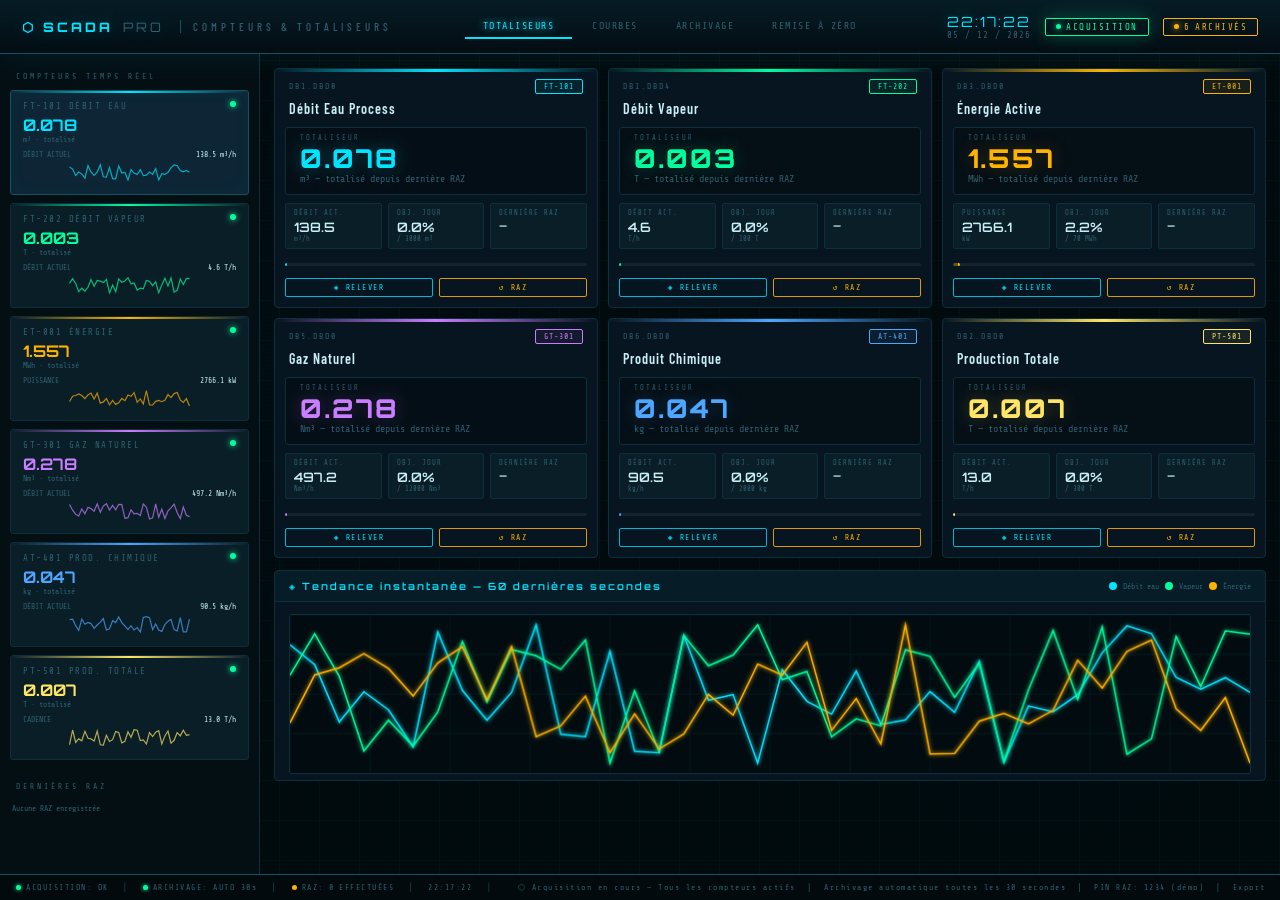
==== Compteur_cave_j.html @ 64cb19d6 "ok" ====
<!DOCTYPE html>
<html lang="fr">
<head>
<meta charset="UTF-8">
<meta name="viewport" content="width=device-width, initial-scale=1.0">
<title>SCADA — Compteurs Totaliseurs & Archivage</title>
<style>
@import url('https://fonts.googleapis.com/css2?family=Share+Tech+Mono&family=Barlow+Condensed:wght@300;400;500;600;700&family=Orbitron:wght@400;600;800&display=swap');

:root {
  --bg:        #010a0d;
  --bg2:       #040f14;
  --bg3:       #071520;
  --bg4:       #0a1e28;
  --bg5:       #0d2535;
  --c:         #00e5ff;
  --c2:        #00b8d4;
  --g:         #00ff9d;
  --g2:        #00c97d;
  --o:         #ffb300;
  --o2:        #e09800;
  --r:         #ff3355;
  --r2:        #cc1a38;
  --p:         #c97dff;
  --y:         #ffe566;
  --b:         #4da6ff;
  --t:         #c8eef5;
  --dim:       #2e6070;
  --dim2:      #1a4050;
  --bdr:       #0d2e3c;
  --bdr2:      #175060;
  --glow-c:    0 0 18px #00e5ff55, 0 0 50px #00e5ff18;
  --glow-g:    0 0 18px #00ff9d44;
  --glow-r:    0 0 18px #ff335544;
  --glow-o:    0 0 18px #ffb30044;
}

*{margin:0;padding:0;box-sizing:border-box;}

body {
  background:var(--bg);
  font-family:'Barlow Condensed',sans-serif;
  color:var(--t);
  min-height:100vh;
  overflow:hidden;
  background-image:
    radial-gradient(ellipse 700px 500px at 20% 40%, #001a2a28 0%, transparent 60%),
    radial-gradient(ellipse 500px 300px at 80% 80%, #00111a1a 0%, transparent 50%),
    repeating-linear-gradient(0deg,transparent,transparent 39px,#00e5ff08 39px,#00e5ff08 40px),
    repeating-linear-gradient(90deg,transparent,transparent 39px,#00e5ff08 39px,#00e5ff08 40px);
}

body::before {
  content:'';position:fixed;inset:0;pointer-events:none;z-index:0;
  background:repeating-linear-gradient(0deg,transparent,transparent 3px,rgba(0,229,255,0.012) 3px,rgba(0,229,255,0.012) 4px);
}

/* ── HEADER ── */
header {
  position:relative;z-index:10;
  display:flex;align-items:center;justify-content:space-between;
  padding:0 22px;height:54px;
  background:linear-gradient(180deg,#071e28f0 0%,#030d14f0 100%);
  border-bottom:1px solid var(--bdr2);
  box-shadow:0 2px 30px #00e5ff14;
}

.logo {
  font-family:'Orbitron',monospace;
  font-size:13px;font-weight:800;
  color:var(--c);text-shadow:var(--glow-c);
  letter-spacing:3px;display:flex;align-items:center;gap:10px;
}

.logo-sub {
  font-family:'Barlow Condensed',sans-serif;
  font-size:11px;font-weight:500;
  color:var(--dim);letter-spacing:4px;
  text-transform:uppercase;
  border-left:1px solid var(--bdr2);padding-left:12px;
}

.htabs{display:flex;gap:2px;}
.htab {
  font-family:'Share Tech Mono',monospace;
  font-size:10px;letter-spacing:1.5px;
  padding:6px 18px;cursor:pointer;
  border-bottom:2px solid transparent;
  color:var(--dim);transition:all 0.2s;
  text-transform:uppercase;
}
.htab:hover{color:var(--t);}
.htab.active{color:var(--c);border-bottom-color:var(--c);text-shadow:0 0 8px var(--c);}

.hright{display:flex;align-items:center;gap:14px;}
.hclock{font-family:'Orbitron',monospace;font-size:14px;color:var(--c);letter-spacing:2px;text-shadow:var(--glow-c);}
.hdate{font-family:'Share Tech Mono',monospace;font-size:9px;color:var(--dim);letter-spacing:1px;}

.badge-pill{
  display:flex;align-items:center;gap:5px;
  font-family:'Share Tech Mono',monospace;font-size:9px;
  padding:3px 10px;border-radius:2px;border:1px solid;
  letter-spacing:1.5px;
}
.bp-g{color:var(--g);border-color:var(--g);box-shadow:var(--glow-g);}
.bp-o{color:var(--o);border-color:var(--o);}
.dot-blink{width:5px;height:5px;border-radius:50%;background:currentColor;box-shadow:0 0 6px currentColor;animation:blink 1.4s ease infinite;}
@keyframes blink{0%,100%{opacity:1}50%{opacity:.2}}

/* ── LAYOUT ── */
.shell{position:relative;z-index:2;display:grid;grid-template-rows:54px 1fr 26px;height:100vh;}
.body{display:grid;grid-template-columns:260px 1fr;overflow:hidden;}

/* ── SIDEBAR ── */
.sidebar{
  background:var(--bg2);border-right:1px solid var(--bdr);
  overflow-y:auto;display:flex;flex-direction:column;
}

.sb-sect{
  padding:10px 16px 5px;
  font-family:'Share Tech Mono',monospace;
  font-size:8px;color:var(--dim);letter-spacing:3px;
  text-transform:uppercase;margin-top:8px;
}

/* COUNTER WIDGET in sidebar */
.ctr-widget {
  margin:4px 10px;
  background:var(--bg4);
  border:1px solid var(--bdr);
  border-radius:3px;
  padding:10px 12px;
  cursor:pointer;
  transition:all 0.2s;
  position:relative;
  overflow:hidden;
}

.ctr-widget::before{
  content:'';position:absolute;top:0;left:0;right:0;height:2px;
}

.ctr-widget.active,
.ctr-widget:hover{border-color:var(--bdr2);}

.ctr-widget.c1::before{background:linear-gradient(90deg,transparent,var(--c),transparent);}
.ctr-widget.c2::before{background:linear-gradient(90deg,transparent,var(--g),transparent);}
.ctr-widget.c3::before{background:linear-gradient(90deg,transparent,var(--o),transparent);}
.ctr-widget.c4::before{background:linear-gradient(90deg,transparent,var(--p),transparent);}
.ctr-widget.c5::before{background:linear-gradient(90deg,transparent,var(--b),transparent);}
.ctr-widget.c6::before{background:linear-gradient(90deg,transparent,var(--y),transparent);}

.ctr-widget.active{
  background:var(--bg5);
  box-shadow:inset 0 0 20px #00e5ff08;
}

.cw-top{display:flex;justify-content:space-between;align-items:flex-start;margin-bottom:6px;}
.cw-name{font-family:'Share Tech Mono',monospace;font-size:9px;color:var(--dim);letter-spacing:1.5px;text-transform:uppercase;}
.cw-status{width:6px;height:6px;border-radius:50%;flex-shrink:0;}
.cw-status.run{background:var(--g);box-shadow:0 0 6px var(--g);animation:blink 2s ease infinite;}
.cw-status.stop{background:var(--r);box-shadow:0 0 6px var(--r);}

.cw-val{
  font-family:'Orbitron',monospace;
  font-size:16px;font-weight:700;
  line-height:1;margin-bottom:2px;
}

.ctr-widget.c1 .cw-val{color:var(--c);}
.ctr-widget.c2 .cw-val{color:var(--g);}
.ctr-widget.c3 .cw-val{color:var(--o);}
.ctr-widget.c4 .cw-val{color:var(--p);}
.ctr-widget.c5 .cw-val{color:var(--b);}
.ctr-widget.c6 .cw-val{color:var(--y);}

.cw-eu{font-family:'Share Tech Mono',monospace;font-size:8px;color:var(--dim);}
.cw-rate{
  margin-top:6px;
  display:flex;justify-content:space-between;
  font-family:'Share Tech Mono',monospace;font-size:8px;color:var(--dim);
}
.cw-rate span:last-child{color:var(--t);}

/* Sparkline mini */
.cw-spark{height:18px;width:100%;margin-top:4px;}

/* RESET LOG in sidebar */
.reset-item{
  margin:3px 10px;
  padding:7px 10px;
  background:var(--bg3);
  border:1px solid var(--bdr);
  border-left:3px solid var(--o);
  border-radius:2px;
}
.ri-time{font-family:'Share Tech Mono',monospace;font-size:8px;color:var(--dim);letter-spacing:1px;}
.ri-name{font-size:11px;font-weight:600;color:var(--t);margin:2px 0;}
.ri-val{font-family:'Share Tech Mono',monospace;font-size:8px;color:var(--o);}

/* ── MAIN ── */
.main{overflow:hidden;display:flex;flex-direction:column;}

/* Tab pages */
.tabpage{display:none;flex:1;overflow:hidden;}
.tabpage.active{display:flex;flex-direction:column;overflow:hidden;}

/* ── TOTALISEURS PAGE ── */
.tot-page{overflow-y:auto;padding:14px;display:flex;flex-direction:column;gap:12px;}

/* Big counter cards */
.counters-grid{
  display:grid;
  grid-template-columns:repeat(3,1fr);
  gap:10px;
}

.ccard{
  background:var(--bg3);
  border:1px solid var(--bdr);
  border-radius:4px;
  overflow:hidden;
  position:relative;
  transition:border-color 0.2s,box-shadow 0.2s;
}

.ccard:hover{border-color:var(--bdr2);box-shadow:0 0 20px #00e5ff0c;}

.ccard-top{
  position:absolute;top:0;left:0;right:0;height:3px;
}

.ccard.col-c .ccard-top{background:linear-gradient(90deg,transparent,var(--c),transparent);}
.ccard.col-g .ccard-top{background:linear-gradient(90deg,transparent,var(--g),transparent);}
.ccard.col-o .ccard-top{background:linear-gradient(90deg,transparent,var(--o),transparent);}
.ccard.col-p .ccard-top{background:linear-gradient(90deg,transparent,var(--p),transparent);}
.ccard.col-b .ccard-top{background:linear-gradient(90deg,transparent,var(--b),transparent);}
.ccard.col-y .ccard-top{background:linear-gradient(90deg,transparent,var(--y),transparent);}

.ccard-header{
  display:flex;align-items:center;justify-content:space-between;
  padding:10px 14px 6px;
}

.cc-id{
  font-family:'Share Tech Mono',monospace;
  font-size:8px;color:var(--dim);letter-spacing:2px;
}

.cc-tag{
  font-family:'Share Tech Mono',monospace;
  font-size:8px;letter-spacing:1px;
  padding:2px 8px;border-radius:2px;border:1px solid;
}

.col-c .cc-tag{color:var(--c);border-color:var(--c);background:#00e5ff11;}
.col-g .cc-tag{color:var(--g);border-color:var(--g);background:#00ff9d11;}
.col-o .cc-tag{color:var(--o);border-color:var(--o);background:#ffb30011;}
.col-p .cc-tag{color:var(--p);border-color:var(--p);background:#c97dff11;}
.col-b .cc-tag{color:var(--b);border-color:var(--b);background:#4da6ff11;}
.col-y .cc-tag{color:var(--y);border-color:var(--y);background:#ffe56611;}

.cc-name{
  font-family:'Barlow Condensed',sans-serif;
  font-size:14px;font-weight:600;
  color:var(--t);letter-spacing:1px;
  padding:0 14px 4px;
}

.cc-display{
  padding:6px 14px 10px;
  background:rgba(0,0,0,0.3);
  margin:0 10px;border-radius:3px;
  border:1px solid var(--bdr);
  position:relative;
  overflow:hidden;
}

/* LED digit effect */
.cc-display::before{
  content:'';
  position:absolute;inset:0;
  background:repeating-linear-gradient(90deg,rgba(0,0,0,0.15) 0px, transparent 1px,transparent 10px);
  pointer-events:none;
}

.cc-tot-label{
  font-family:'Share Tech Mono',monospace;
  font-size:7px;color:var(--dim);letter-spacing:2px;
  text-transform:uppercase;margin-bottom:3px;
}

.cc-tot-val{
  font-family:'Orbitron',monospace;
  font-size:26px;font-weight:800;
  letter-spacing:2px;
  line-height:1;
}

.col-c .cc-tot-val{color:var(--c);text-shadow:var(--glow-c);}
.col-g .cc-tot-val{color:var(--g);text-shadow:var(--glow-g);}
.col-o .cc-tot-val{color:var(--o);text-shadow:var(--glow-o);}
.col-p .cc-tot-val{color:var(--p);text-shadow:0 0 18px #c97dff44;}
.col-b .cc-tot-val{color:var(--b);text-shadow:0 0 18px #4da6ff44;}
.col-y .cc-tot-val{color:var(--y);text-shadow:0 0 18px #ffe56644;}

.cc-eu{
  font-family:'Share Tech Mono',monospace;
  font-size:10px;color:var(--dim);margin-top:2px;
}

.cc-metrics{
  display:grid;grid-template-columns:1fr 1fr 1fr;
  gap:6px;padding:8px 10px;
}

.cc-metric{
  background:var(--bg4);
  border:1px solid var(--bdr);
  border-radius:2px;
  padding:5px 8px;
}

.ccm-l{font-family:'Share Tech Mono',monospace;font-size:7px;color:var(--dim);letter-spacing:1px;text-transform:uppercase;}
.ccm-v{font-family:'Orbitron',monospace;font-size:13px;font-weight:600;color:var(--t);margin-top:2px;}

.cc-footer{
  display:flex;align-items:center;justify-content:space-between;
  padding:6px 10px 10px;gap:6px;
}

.btn{
  font-family:'Share Tech Mono',monospace;
  font-size:8px;letter-spacing:1.5px;
  padding:4px 10px;border-radius:2px;
  cursor:pointer;border:1px solid;background:transparent;
  transition:all 0.2s;text-transform:uppercase;
  flex:1;text-align:center;
}

.btn-c{color:var(--c);border-color:var(--c2);}
.btn-c:hover{background:rgba(0,229,255,0.12);box-shadow:var(--glow-c);}
.btn-r{color:var(--r);border-color:var(--r2);}
.btn-r:hover{background:rgba(255,51,85,0.12);box-shadow:var(--glow-r);}
.btn-g{color:var(--g);border-color:var(--g2);}
.btn-g:hover{background:rgba(0,255,157,0.10);box-shadow:var(--glow-g);}
.btn-o{color:var(--o);border-color:var(--o2);}
.btn-o:hover{background:rgba(255,179,0,0.10);}
.btn-p{color:var(--p);border-color:var(--p);}
.btn-p:hover{background:rgba(201,125,255,0.10);}

/* TREND SECTION */
.trend-card{
  background:var(--bg3);border:1px solid var(--bdr);border-radius:4px;overflow:hidden;
}

.trend-header{
  display:flex;align-items:center;justify-content:space-between;
  padding:9px 14px;
  background:rgba(0,229,255,0.03);
  border-bottom:1px solid var(--bdr);
}

.trendh-title{
  font-family:'Orbitron',monospace;font-size:10px;font-weight:600;
  color:var(--c);letter-spacing:2px;
  display:flex;align-items:center;gap:8px;
}

.legend-dot{width:8px;height:8px;border-radius:50%;display:inline-block;}

.chart-area{position:relative;padding:12px 14px 6px;}

canvas.trend-canvas{
  width:100%;height:160px;display:block;
  border:1px solid var(--bdr);border-radius:2px;background:#020c10;
}

/* ── ARCHIVAGE PAGE ── */
.arch-page{overflow-y:auto;padding:14px;display:flex;flex-direction:column;gap:12px;}

.arch-controls{
  display:grid;grid-template-columns:1fr 1fr 1fr auto;gap:10px;align-items:end;
}

.fld-group{display:flex;flex-direction:column;gap:4px;}
.fld-label{font-family:'Share Tech Mono',monospace;font-size:8px;color:var(--dim);letter-spacing:2px;text-transform:uppercase;}
.fld-input{
  background:var(--bg4);border:1px solid var(--bdr2);border-radius:2px;
  color:var(--t);font-family:'Share Tech Mono',monospace;font-size:11px;
  padding:6px 10px;outline:none;
  transition:border-color 0.2s;
}
.fld-input:focus{border-color:var(--c);box-shadow:0 0 8px #00e5ff22;}
.fld-input option{background:var(--bg3);}

/* Archive table */
.arch-table{width:100%;border-collapse:collapse;}
.arch-table thead tr{background:rgba(0,229,255,0.04);position:sticky;top:0;z-index:5;}
.arch-table th{
  font-family:'Share Tech Mono',monospace;
  font-size:8px;color:var(--dim);letter-spacing:2px;
  padding:7px 10px;text-align:left;text-transform:uppercase;
  border-bottom:1px solid var(--bdr2);white-space:nowrap;
}
.arch-table td{
  padding:6px 10px;
  border-bottom:1px solid rgba(255,255,255,0.03);
  font-family:'Share Tech Mono',monospace;font-size:10px;color:var(--t);
  white-space:nowrap;
}
.arch-table tr:hover td{background:rgba(0,229,255,0.025);}
.at-ts{color:var(--dim);}
.at-name{color:var(--c);}
.at-val{font-weight:700;}
.at-evt{
  font-size:8px;padding:2px 8px;border-radius:2px;border:1px solid;
}
.at-evt.releve{color:var(--c);border-color:var(--c);background:#00e5ff0d;}
.at-evt.raz{color:var(--o);border-color:var(--o);background:#ffb3000d;}
.at-evt.alarme{color:var(--r);border-color:var(--r);background:#ff33550d;animation:blink 0.8s linear infinite;}
.at-evt.export{color:var(--g);border-color:var(--g);background:#00ff9d0d;}

/* ── COURBES PAGE ── */
.courbes-page{overflow-y:auto;padding:14px;display:flex;flex-direction:column;gap:12px;}

.curve-toolbar{
  display:flex;align-items:center;gap:10px;flex-wrap:wrap;
}

.period-btn{
  font-family:'Share Tech Mono',monospace;font-size:9px;letter-spacing:1px;
  padding:4px 12px;border:1px solid var(--bdr2);border-radius:2px;
  cursor:pointer;color:var(--dim);background:transparent;transition:all 0.2s;
}
.period-btn.active{color:var(--c);border-color:var(--c);background:rgba(0,229,255,0.08);}
.period-btn:hover{color:var(--t);}

.cb-sep{width:1px;height:24px;background:var(--bdr2);}

.legend-row{
  display:flex;align-items:center;gap:14px;flex-wrap:wrap;
  padding:8px 14px;
  background:var(--bg3);border:1px solid var(--bdr);border-radius:3px;
}

.leg-item{
  display:flex;align-items:center;gap:6px;
  font-family:'Share Tech Mono',monospace;font-size:9px;
  cursor:pointer;
  transition:opacity 0.2s;
  padding:2px 6px;border-radius:2px;
}

.leg-item:hover{background:rgba(255,255,255,0.04);}
.leg-item.off{opacity:0.3;}

.leg-line{width:20px;height:2px;border-radius:1px;}
.leg-name{color:var(--t);}
.leg-val{color:var(--dim);}

.chart-big-wrap{
  background:var(--bg3);border:1px solid var(--bdr);border-radius:4px;
  padding:14px;
}

canvas.big-canvas{
  width:100%;height:280px;display:block;
  background:#020c10;border-radius:2px;
  border:1px solid var(--bdr);
}

.chart-y-labels{
  position:absolute;left:0;top:0;bottom:30px;
  display:flex;flex-direction:column;justify-content:space-between;
  pointer-events:none;
  font-family:'Share Tech Mono',monospace;font-size:8px;color:var(--dim);
  padding:10px 0;
}

/* ── RAZ PAGE ── */
.raz-page{overflow-y:auto;padding:14px;display:flex;flex-direction:column;gap:12px;}

.raz-warn{
  padding:12px 16px;
  background:rgba(255,179,0,0.07);
  border:1px solid var(--o);
  border-radius:3px;
  display:flex;align-items:center;gap:12px;
  font-size:13px;color:var(--o);font-weight:600;letter-spacing:1px;
}

.raz-grid{display:grid;grid-template-columns:1fr 1fr 1fr;gap:10px;}

.raz-card{
  background:var(--bg3);border:1px solid var(--bdr);border-radius:4px;
  overflow:hidden;
}

.raz-card-head{
  padding:10px 14px;
  display:flex;align-items:center;justify-content:space-between;
  border-bottom:1px solid var(--bdr);
  background:rgba(0,0,0,0.2);
}

.rc-name{font-size:13px;font-weight:700;color:var(--t);letter-spacing:1px;}
.rc-tag{font-family:'Share Tech Mono',monospace;font-size:8px;color:var(--dim);}

.raz-card-body{padding:12px 14px;}

.raz-current{margin-bottom:10px;}
.rcl{font-family:'Share Tech Mono',monospace;font-size:8px;color:var(--dim);letter-spacing:1.5px;text-transform:uppercase;margin-bottom:3px;}
.rcv{font-family:'Orbitron',monospace;font-size:22px;font-weight:700;}
.rcu{font-family:'Share Tech Mono',monospace;font-size:9px;color:var(--dim);}

.raz-hist{margin-bottom:10px;}
.rh-row{
  display:flex;justify-content:space-between;
  font-family:'Share Tech Mono',monospace;font-size:9px;
  padding:3px 0;border-bottom:1px solid rgba(255,255,255,0.04);
}
.rh-row:last-child{border-bottom:none;}
.rh-date{color:var(--dim);}
.rh-val{color:var(--o);}

.raz-confirm-area{margin-top:8px;}
.raz-confirm-label{
  font-family:'Share Tech Mono',monospace;font-size:8px;
  color:var(--dim);letter-spacing:1px;margin-bottom:4px;
}
.raz-pin{
  width:100%;background:var(--bg4);border:1px solid var(--bdr2);
  color:var(--t);font-family:'Share Tech Mono',monospace;font-size:13px;
  padding:6px 10px;border-radius:2px;outline:none;letter-spacing:4px;
  transition:border-color 0.2s;
}
.raz-pin:focus{border-color:var(--o);}
.raz-btn{
  width:100%;margin-top:6px;padding:8px;
  font-family:'Orbitron',monospace;font-size:10px;letter-spacing:2px;
  cursor:pointer;border-radius:2px;border:1px solid var(--r);
  background:rgba(255,51,85,0.08);color:var(--r);
  transition:all 0.2s;
}
.raz-btn:hover{background:rgba(255,51,85,0.2);box-shadow:var(--glow-r);}
.raz-btn:disabled{opacity:0.3;cursor:not-allowed;}

/* MODAL */
.modal-overlay{
  position:fixed;inset:0;background:rgba(0,5,10,0.85);
  z-index:100;display:flex;align-items:center;justify-content:center;
  backdrop-filter:blur(4px);
  opacity:0;pointer-events:none;transition:opacity 0.2s;
}
.modal-overlay.show{opacity:1;pointer-events:all;}

.modal{
  background:var(--bg3);
  border:1px solid var(--bdr2);
  border-radius:4px;padding:24px 28px;
  min-width:340px;max-width:420px;
  box-shadow:0 0 60px #00e5ff18,0 20px 60px #000a;
  position:relative;
}

.modal::before{
  content:'';position:absolute;top:0;left:0;right:0;height:2px;
  background:linear-gradient(90deg,transparent,var(--c),transparent);
}

.modal-title{
  font-family:'Orbitron',monospace;font-size:13px;font-weight:700;
  color:var(--c);letter-spacing:2px;margin-bottom:16px;
  text-shadow:var(--glow-c);
}

.modal-body{font-size:13px;color:var(--t);line-height:1.6;margin-bottom:18px;}
.modal-val{
  font-family:'Orbitron',monospace;font-size:28px;font-weight:800;
  color:var(--o);text-shadow:var(--glow-o);
  text-align:center;padding:12px 0;
}
.modal-footer{display:flex;gap:8px;}
.modal-footer .btn{flex:1;padding:8px;}

/* STATUS BAR */
.statusbar{
  background:#020a0d;border-top:1px solid var(--bdr2);
  display:flex;align-items:center;gap:14px;
  padding:0 16px;
  font-family:'Share Tech Mono',monospace;font-size:8px;color:var(--dim);
  letter-spacing:1.5px;overflow:hidden;
}
.sbi{display:flex;align-items:center;gap:5px;}
.sbd{width:5px;height:5px;border-radius:50%;}
.sbd-g{background:var(--g);box-shadow:0 0 4px var(--g);}
.sbd-o{background:var(--o);}
.sbd-r{background:var(--r);animation:blink 0.5s linear infinite;}
.sb-s{color:var(--bdr2);}
.sb-scroll{flex:1;overflow:hidden;white-space:nowrap;}
.sb-ticker{display:inline-block;animation:ticker 50s linear infinite;}
@keyframes ticker{0%{transform:translateX(0)}100%{transform:translateX(-50%)}}

/* NOTIFICATION TOAST */
.toast-wrap{position:fixed;bottom:36px;right:20px;z-index:200;display:flex;flex-direction:column;gap:6px;pointer-events:none;}
.toast{
  background:var(--bg4);
  border:1px solid;border-radius:3px;
  padding:10px 16px;
  font-family:'Share Tech Mono',monospace;font-size:10px;
  letter-spacing:1px;
  display:flex;align-items:center;gap:10px;
  transform:translateX(120%);
  transition:transform 0.3s ease;
  pointer-events:all;
  box-shadow:0 4px 20px #0008;
}
.toast.show{transform:translateX(0);}
.toast.t-ok{border-color:var(--g);color:var(--g);}
.toast.t-warn{border-color:var(--o);color:var(--o);}
.toast.t-err{border-color:var(--r);color:var(--r);}

/* SCROLLBAR */
::-webkit-scrollbar{width:4px;height:4px;}
::-webkit-scrollbar-track{background:var(--bg);}
::-webkit-scrollbar-thumb{background:#1a4050;border-radius:2px;}

/* RESPONSIVE counters */
@keyframes countUp{from{opacity:0;transform:scale(0.95)}to{opacity:1;transform:scale(1)}}
.cc-tot-val{animation:countUp 0.4s ease both;}

/* PROGRESS rings */
.progress-mini{margin-top:6px;}
.pm-track{height:3px;background:rgba(255,255,255,0.06);border-radius:2px;overflow:hidden;}
.pm-fill{height:100%;border-radius:2px;transition:width 0.8s ease;}
</style>
</head>
<body>
<div class="shell">

<!-- HEADER -->
<header>
  <div style="display:flex;align-items:center;gap:16px">
    <div class="logo">⬡ SCADA<span style="color:#2e6070;font-weight:400">PRO</span></div>
    <div class="logo-sub">Compteurs &amp; Totaliseurs</div>
  </div>
  <div class="htabs">
    <div class="htab active" onclick="switchTab('totaliseurs',this)">Totaliseurs</div>
    <div class="htab" onclick="switchTab('courbes',this)">Courbes</div>
    <div class="htab" onclick="switchTab('archivage',this)">Archivage</div>
    <div class="htab" onclick="switchTab('raz',this)">Remise à zéro</div>
  </div>
  <div class="hright">
    <div style="text-align:right">
      <div class="hclock" id="clock">--:--:--</div>
      <div class="hdate" id="hdate">-- / -- / ----</div>
    </div>
    <div class="badge-pill bp-g"><div class="dot-blink"></div>ACQUISITION</div>
    <div class="badge-pill bp-o" id="arch-badge"><div class="dot-blink" style="animation-duration:.8s"></div><span id="arch-count">0</span> ARCHIVÉS</div>
  </div>
</header>

<div class="body">

<!-- SIDEBAR -->
<nav class="sidebar">
  <div class="sb-sect">Compteurs temps réel</div>

  <div class="ctr-widget c1 active" onclick="selectCounter(0,this)">
    <div class="cw-top">
      <span class="cw-name">FT-101 DÉBIT EAU</span>
      <span class="cw-status run"></span>
    </div>
    <div class="cw-val" id="sw0">0.000</div>
    <div class="cw-eu">m³ · totalisé</div>
    <div class="cw-rate"><span>DÉBIT ACTUEL</span><span id="sr0">0.0 m³/h</span></div>
    <svg class="cw-spark" viewBox="0 0 120 18" id="spark0"><polyline points="" fill="none" stroke="#00e5ff" stroke-width="1.2" opacity="0.7"/></svg>
  </div>

  <div class="ctr-widget c2" onclick="selectCounter(1,this)">
    <div class="cw-top">
      <span class="cw-name">FT-202 DÉBIT VAPEUR</span>
      <span class="cw-status run"></span>
    </div>
    <div class="cw-val" id="sw1">0.000</div>
    <div class="cw-eu">T · totalisé</div>
    <div class="cw-rate"><span>DÉBIT ACTUEL</span><span id="sr1">0.0 T/h</span></div>
    <svg class="cw-spark" viewBox="0 0 120 18" id="spark1"><polyline points="" fill="none" stroke="#00ff9d" stroke-width="1.2" opacity="0.7"/></svg>
  </div>

  <div class="ctr-widget c3" onclick="selectCounter(2,this)">
    <div class="cw-top">
      <span class="cw-name">ET-001 ÉNERGIE</span>
      <span class="cw-status run"></span>
    </div>
    <div class="cw-val" id="sw2">0.000</div>
    <div class="cw-eu">MWh · totalisé</div>
    <div class="cw-rate"><span>PUISSANCE</span><span id="sr2">0.0 kW</span></div>
    <svg class="cw-spark" viewBox="0 0 120 18" id="spark2"><polyline points="" fill="none" stroke="#ffb300" stroke-width="1.2" opacity="0.7"/></svg>
  </div>

  <div class="ctr-widget c4" onclick="selectCounter(3,this)">
    <div class="cw-top">
      <span class="cw-name">GT-301 GAZ NATUREL</span>
      <span class="cw-status run"></span>
    </div>
    <div class="cw-val" id="sw3">0.000</div>
    <div class="cw-eu">Nm³ · totalisé</div>
    <div class="cw-rate"><span>DÉBIT ACTUEL</span><span id="sr3">0.0 Nm³/h</span></div>
    <svg class="cw-spark" viewBox="0 0 120 18" id="spark3"><polyline points="" fill="none" stroke="#c97dff" stroke-width="1.2" opacity="0.7"/></svg>
  </div>

  <div class="ctr-widget c5" onclick="selectCounter(4,this)">
    <div class="cw-top">
      <span class="cw-name">AT-401 PROD. CHIMIQUE</span>
      <span class="cw-status run"></span>
    </div>
    <div class="cw-val" id="sw4">0.000</div>
    <div class="cw-eu">kg · totalisé</div>
    <div class="cw-rate"><span>DÉBIT ACTUEL</span><span id="sr4">0.0 kg/h</span></div>
    <svg class="cw-spark" viewBox="0 0 120 18" id="spark4"><polyline points="" fill="none" stroke="#4da6ff" stroke-width="1.2" opacity="0.7"/></svg>
  </div>

  <div class="ctr-widget c6" onclick="selectCounter(5,this)">
    <div class="cw-top">
      <span class="cw-name">PT-501 PROD. TOTALE</span>
      <span class="cw-status run"></span>
    </div>
    <div class="cw-val" id="sw5">0.000</div>
    <div class="cw-eu">T · totalisé</div>
    <div class="cw-rate"><span>CADENCE</span><span id="sr5">0.0 T/h</span></div>
    <svg class="cw-spark" viewBox="0 0 120 18" id="spark5"><polyline points="" fill="none" stroke="#ffe566" stroke-width="1.2" opacity="0.7"/></svg>
  </div>

  <div class="sb-sect">Dernières RAZ</div>
  <div id="raz-log-sidebar"></div>

</nav>

<!-- MAIN CONTENT -->
<main class="main">

  <!-- ═══ TAB: TOTALISEURS ═══ -->
  <div id="tab-totaliseurs" class="tabpage active">
    <div class="tot-page">

      <div class="counters-grid" id="counters-grid">
        <!-- Generated by JS -->
      </div>

      <!-- MINI TREND -->
      <div class="trend-card">
        <div class="trend-header">
          <div class="trendh-title">
            ◈ Tendance instantanée — 60 dernières secondes
          </div>
          <div style="display:flex;align-items:center;gap:12px">
            <div style="display:flex;align-items:center;gap:6px;font-family:'Share Tech Mono',monospace;font-size:8px;color:var(--dim)">
              <span class="legend-dot" style="background:var(--c)"></span>Débit eau
              <span class="legend-dot" style="background:var(--g)"></span>Vapeur
              <span class="legend-dot" style="background:var(--o)"></span>Énergie
            </div>
          </div>
        </div>
        <div class="chart-area">
          <canvas class="trend-canvas" id="trend-canvas"></canvas>
        </div>
      </div>

    </div>
  </div>

  <!-- ═══ TAB: COURBES ═══ -->
  <div id="tab-courbes" class="tabpage">
    <div class="courbes-page">

      <div style="display:flex;align-items:center;justify-content:space-between;flex-wrap:wrap;gap:10px">
        <div class="curve-toolbar">
          <div class="period-btn active" onclick="setPeriod('live',this)">LIVE</div>
          <div class="period-btn" onclick="setPeriod('1h',this)">1H</div>
          <div class="period-btn" onclick="setPeriod('8h',this)">8H</div>
          <div class="period-btn" onclick="setPeriod('24h',this)">24H</div>
          <div class="period-btn" onclick="setPeriod('7d',this)">7 JOURS</div>
          <div class="cb-sep"></div>
          <button class="btn btn-g" style="padding:4px 14px" onclick="exportCurves()">↓ EXPORTER CSV</button>
          <button class="btn btn-c" style="padding:4px 14px" onclick="archiveNow()">◈ ARCHIVER</button>
        </div>
      </div>

      <div class="legend-row" id="legend-row">
        <!-- JS Generated -->
      </div>

      <div class="chart-big-wrap">
        <canvas class="big-canvas" id="big-canvas"></canvas>
      </div>

      <!-- DATA TABLE under chart -->
      <div class="trend-card">
        <div class="trend-header">
          <div class="trendh-title">◈ Tableau de valeurs archivées</div>
          <span style="font-family:'Share Tech Mono',monospace;font-size:9px;color:var(--dim)" id="archive-count-label">0 enregistrements</span>
        </div>
        <div style="overflow-x:auto;max-height:200px;overflow-y:auto">
          <table class="arch-table" id="values-table">
            <thead><tr>
              <th>HORODATAGE</th>
              <th>FT-101 (m³/h)</th>
              <th>FT-202 (T/h)</th>
              <th>ET-001 (kW)</th>
              <th>GT-301 (Nm³/h)</th>
              <th>TOT. EAU (m³)</th>
              <th>TOT. ÉNE. (MWh)</th>
            </tr></thead>
            <tbody id="values-tbody"></tbody>
          </table>
        </div>
      </div>

    </div>
  </div>

  <!-- ═══ TAB: ARCHIVAGE ═══ -->
  <div id="tab-archivage" class="tabpage">
    <div class="arch-page">

      <div style="display:grid;grid-template-columns:repeat(4,1fr);gap:10px">
        <div style="background:var(--bg3);border:1px solid var(--bdr);border-radius:3px;padding:12px;border-top:2px solid var(--c)">
          <div style="font-family:'Share Tech Mono',monospace;font-size:8px;color:var(--dim);letter-spacing:2px;margin-bottom:5px">ENREGISTREMENTS</div>
          <div style="font-family:'Orbitron',monospace;font-size:22px;font-weight:700;color:var(--c)" id="arch-total">0</div>
          <div style="font-family:'Share Tech Mono',monospace;font-size:8px;color:var(--dim);margin-top:2px">session</div>
        </div>
        <div style="background:var(--bg3);border:1px solid var(--bdr);border-radius:3px;padding:12px;border-top:2px solid var(--g)">
          <div style="font-family:'Share Tech Mono',monospace;font-size:8px;color:var(--dim);letter-spacing:2px;margin-bottom:5px">TAILLE DONNÉES</div>
          <div style="font-family:'Orbitron',monospace;font-size:22px;font-weight:700;color:var(--g)" id="arch-size">0</div>
          <div style="font-family:'Share Tech Mono',monospace;font-size:8px;color:var(--dim);margin-top:2px">kB estimés</div>
        </div>
        <div style="background:var(--bg3);border:1px solid var(--bdr);border-radius:3px;padding:12px;border-top:2px solid var(--o)">
          <div style="font-family:'Share Tech Mono',monospace;font-size:8px;color:var(--dim);letter-spacing:2px;margin-bottom:5px">REMISES À ZÉRO</div>
          <div style="font-family:'Orbitron',monospace;font-size:22px;font-weight:700;color:var(--o)" id="arch-raz">0</div>
          <div style="font-family:'Share Tech Mono',monospace;font-size:8px;color:var(--dim);margin-top:2px">session</div>
        </div>
        <div style="background:var(--bg3);border:1px solid var(--bdr);border-radius:3px;padding:12px;border-top:2px solid var(--p)">
          <div style="font-family:'Share Tech Mono',monospace;font-size:8px;color:var(--dim);letter-spacing:2px;margin-bottom:5px">INTERVALLE AUTO</div>
          <div style="font-family:'Orbitron',monospace;font-size:22px;font-weight:700;color:var(--p)">30</div>
          <div style="font-family:'Share Tech Mono',monospace;font-size:8px;color:var(--dim);margin-top:2px">secondes</div>
        </div>
      </div>

      <div class="trend-card">
        <div class="trend-header">
          <div class="trendh-title">◈ Historique des événements archivés</div>
          <div style="display:flex;gap:6px">
            <button class="btn btn-g" onclick="exportCSV()">↓ EXPORT CSV</button>
            <button class="btn btn-c" onclick="clearArchive()">✕ VIDER</button>
          </div>
        </div>
        <div style="overflow-x:auto;max-height:calc(100vh - 360px);overflow-y:auto">
          <table class="arch-table" id="arch-table">
            <thead><tr>
              <th>#</th>
              <th>HORODATAGE</th>
              <th>TYPE</th>
              <th>COMPTEUR</th>
              <th>VALEUR TOT.</th>
              <th>DÉBIT</th>
              <th>OPÉRATEUR</th>
              <th>NOTE</th>
            </tr></thead>
            <tbody id="arch-tbody"></tbody>
          </table>
        </div>
      </div>

    </div>
  </div>

  <!-- ═══ TAB: RAZ ═══ -->
  <div id="tab-raz" class="tabpage">
    <div class="raz-page">

      <div class="raz-warn">
        ⚠ &nbsp; Toute remise à zéro est irréversible et archivée. Saisir le code PIN d'autorisation avant confirmation.
      </div>

      <div class="raz-grid" id="raz-grid">
        <!-- JS Generated -->
      </div>

    </div>
  </div>

</main>
</div><!-- /body -->

<!-- STATUS BAR -->
<div class="statusbar">
  <div class="sbi"><div class="sbd sbd-g"></div>ACQUISITION: OK</div>
  <span class="sb-s">│</span>
  <div class="sbi"><div class="sbd sbd-g"></div>ARCHIVAGE: AUTO 30s</div>
  <span class="sb-s">│</span>
  <div class="sbi"><div class="sbd sbd-o"></div>RAZ: <span id="sb-raz-count">0</span> EFFECTUÉES</div>
  <span class="sb-s">│</span>
  <span id="sb-time">--:--:--</span>
  <span class="sb-s">│</span>
  <div class="sb-scroll">
    <span class="sb-ticker" id="sb-ticker">
      &nbsp;&nbsp;⬡ Acquisition en cours — Tous les compteurs actifs &nbsp;│&nbsp; Archivage automatique toutes les 30 secondes &nbsp;│&nbsp; PIN RAZ: 1234 (démo) &nbsp;│&nbsp; Export CSV disponible &nbsp;│&nbsp; 6 totaliseurs couplés S7-1500 via OPC UA &nbsp;&nbsp;&nbsp;&nbsp;⬡ Acquisition en cours — Tous les compteurs actifs &nbsp;│&nbsp; Archivage automatique toutes les 30 secondes &nbsp;│&nbsp; PIN RAZ: 1234 (démo) &nbsp;│&nbsp; Export CSV disponible &nbsp;│&nbsp; 6 totaliseurs couplés S7-1500 via OPC UA
    </span>
  </div>
</div>
</div><!-- /shell -->

<!-- MODAL RAZ CONFIRMATION -->
<div class="modal-overlay" id="modal-overlay">
  <div class="modal">
    <div class="modal-title">⚠ CONFIRMER REMISE À ZÉRO</div>
    <div class="modal-body">
      Vous allez remettre à zéro le compteur&nbsp;:<br>
      <strong id="modal-ctr-name" style="color:var(--c)">—</strong>
    </div>
    <div class="modal-val" id="modal-ctr-val">0.000</div>
    <div style="font-family:'Share Tech Mono',monospace;font-size:9px;color:var(--dim);text-align:center;margin-bottom:16px">
      Cette valeur sera archivée avant remise à zéro.
    </div>
    <div class="modal-footer">
      <button class="btn btn-c" onclick="closeModal()">ANNULER</button>
      <button class="btn btn-r" onclick="confirmRaz()">CONFIRMER RAZ</button>
    </div>
  </div>
</div>

<!-- TOASTS -->
<div class="toast-wrap" id="toast-wrap"></div>

<script>
// ══════════════════════════════════════════
//  STATE
// ══════════════════════════════════════════
const COUNTERS = [
  {id:'FT-101', name:'Débit Eau Process',    eu:'m³',   rate_eu:'m³/h',   col:'col-c', base_rate:138,  rate_noise:15,  addr:'DB1.DBD0',  col_hex:'#00e5ff'},
  {id:'FT-202', name:'Débit Vapeur',          eu:'T',    rate_eu:'T/h',    col:'col-g', base_rate:4.2,  rate_noise:0.5, addr:'DB1.DBD4',  col_hex:'#00ff9d'},
  {id:'ET-001', name:'Énergie Active',         eu:'MWh',  rate_eu:'kW',     col:'col-o', base_rate:2840, rate_noise:80,  addr:'DB3.DBD0',  col_hex:'#ffb300'},
  {id:'GT-301', name:'Gaz Naturel',            eu:'Nm³',  rate_eu:'Nm³/h',  col:'col-p', base_rate:520,  rate_noise:40,  addr:'DB5.DBD0',  col_hex:'#c97dff'},
  {id:'AT-401', name:'Produit Chimique',        eu:'kg',   rate_eu:'kg/h',   col:'col-b', base_rate:85,   rate_noise:8,   addr:'DB6.DBD0',  col_hex:'#4da6ff'},
  {id:'PT-501', name:'Production Totale',       eu:'T',    rate_eu:'T/h',    col:'col-y', base_rate:12.5, rate_noise:1.5, addr:'DB2.DBD0',  col_hex:'#ffe566'},
];

// Persistent state (in-memory, no localStorage)
let state = {
  totals:    [0,0,0,0,0,0],
  rates:     [0,0,0,0,0,0],
  razHistory: [],    // {ctr, val, ts, op}
  archiveLog: [],    // full event log
  chartData: [],     // {ts, rates:[6], tots:[6]}
  razCount:  0,
  archCount: 0,
};

// Load from sessionStorage if available
try {
  const saved = sessionStorage.getItem('scada_counters');
  if(saved) state = JSON.parse(saved);
} catch(e){}

function saveState(){
  try{ sessionStorage.setItem('scada_counters', JSON.stringify(state)); }catch(e){}
}

// ══════════════════════════════════════════
//  CLOCK
// ══════════════════════════════════════════
function updateClock(){
  const n = new Date();
  const t = n.toTimeString().slice(0,8);
  const d = `${String(n.getDate()).padStart(2,'0')} / ${String(n.getMonth()+1).padStart(2,'0')} / ${n.getFullYear()}`;
  document.getElementById('clock').textContent = t;
  document.getElementById('hdate').textContent = d;
  document.getElementById('sb-time').textContent = t;
}
setInterval(updateClock, 1000);
updateClock();

// ══════════════════════════════════════════
//  SIMULATION — rates & totals
// ══════════════════════════════════════════
let sparkData = Array.from({length:6}, ()=>[]);
const SPARK_MAX = 40;

function simulate(){
  COUNTERS.forEach((c,i)=>{
    const noise = (Math.random()-0.5)*2*c.rate_noise;
    state.rates[i] = Math.max(0, c.base_rate + noise);
    // increment total: rate * dt (1s) / 3600
    const increment = state.rates[i] / 3600;
    state.totals[i] += increment;
    // sparkline data
    sparkData[i].push(state.rates[i]);
    if(sparkData[i].length > SPARK_MAX) sparkData[i].shift();
  });
  updateSidebarWidgets();
  updateCounterCards();
  updateTrendCanvas();
  updateBigCanvas();
}

// ══════════════════════════════════════════
//  ARCHIVAGE AUTOMATIQUE
// ══════════════════════════════════════════
let lastArchiveTime = Date.now();
let archInterval = 30000; // 30s

function autoArchive(){
  const now = Date.now();
  if(now - lastArchiveTime >= archInterval){
    doArchive('AUTO');
    lastArchiveTime = now;
  }
}

function doArchive(type='MANUEL', ctrIndex=null, note=''){
  const ts = new Date().toISOString().replace('T',' ').slice(0,19);
  if(ctrIndex !== null){
    state.archiveLog.push({
      seq: state.archiveLog.length+1,
      ts, type:'RELEVÉ',
      ctr: COUNTERS[ctrIndex].id,
      val: state.totals[ctrIndex].toFixed(3),
      rate: state.rates[ctrIndex].toFixed(1),
      op: 'OPR-01', note
    });
  } else {
    COUNTERS.forEach((c,i)=>{
      state.archiveLog.push({
        seq: state.archiveLog.length+1,
        ts, type,
        ctr: c.id,
        val: state.totals[i].toFixed(3),
        rate: state.rates[i].toFixed(1),
        op: type==='AUTO'?'SYSTÈME':'OPR-01',
        note: type==='AUTO'?'Archivage automatique 30s':note
      });
    });
    // also push to chart data
    state.chartData.push({
      ts,
      rates: [...state.rates],
      tots: [...state.totals]
    });
    if(state.chartData.length > 500) state.chartData.shift();
  }
  state.archCount = state.archiveLog.length;
  document.getElementById('arch-count').textContent = state.archCount;
  updateArchiveTable();
  updateValuesTable();
  updateArchiveStats();
  saveState();
}

function archiveNow(){
  doArchive('MANUEL');
  showToast('Archivage manuel effectué', 'ok');
}

// ══════════════════════════════════════════
//  UPDATE UI
// ══════════════════════════════════════════
function fmt(v, dec=3){ return v.toFixed(dec).replace(/\B(?=(\d{3})+(?!\d))/g,'\u202f'); }

function updateSidebarWidgets(){
  COUNTERS.forEach((c,i)=>{
    const sw = document.getElementById('sw'+i);
    const sr = document.getElementById('sr'+i);
    if(sw) sw.textContent = fmt(state.totals[i]);
    if(sr) sr.textContent = state.rates[i].toFixed(1)+' '+c.rate_eu;
    updateSparkline(i);
  });
}

function updateSparkline(i){
  const svg = document.getElementById('spark'+i);
  if(!svg || !sparkData[i].length) return;
  const poly = svg.querySelector('polyline');
  const data = sparkData[i];
  const min = Math.min(...data), max = Math.max(...data);
  const range = max-min || 1;
  const W=120, H=18;
  const pts = data.map((v,j)=>{
    const x = (j/(data.length-1||1))*W;
    const y = H - ((v-min)/range)*H*0.85 - 1;
    return `${x.toFixed(1)},${y.toFixed(1)}`;
  }).join(' ');
  poly.setAttribute('points', pts);
}

function updateCounterCards(){
  COUNTERS.forEach((c,i)=>{
    const el = document.getElementById(`cc-tot-${i}`);
    const rt = document.getElementById(`cc-rate-${i}`);
    const pr = document.getElementById(`cc-prog-${i}`);
    const dy = document.getElementById(`cc-day-${i}`);
    if(el) el.textContent = fmt(state.totals[i]);
    if(rt) rt.textContent = state.rates[i].toFixed(1);
    // Progress to daily target
    const targets = [3000, 100, 70, 12000, 2000, 300];
    const pct = Math.min(100, (state.totals[i]/targets[i])*100);
    if(pr) pr.style.width = pct.toFixed(1)+'%';
    if(dy) dy.textContent = pct.toFixed(1)+'%';
  });
}

// ══════════════════════════════════════════
//  COUNTER CARDS GENERATION
// ══════════════════════════════════════════
function buildCounterCards(){
  const grid = document.getElementById('counters-grid');
  const targets = [3000,100,70,12000,2000,300];
  const periods = ['JOUR','POSTE','SEMAINE'];
  grid.innerHTML = COUNTERS.map((c,i)=>`
    <div class="ccard ${c.col}">
      <div class="ccard-top"></div>
      <div class="ccard-header">
        <span class="cc-id">${c.addr}</span>
        <span class="cc-tag">${c.id}</span>
      </div>
      <div class="cc-name">${c.name}</div>
      <div class="cc-display" style="margin-top:6px">
        <div class="cc-tot-label">TOTALISEUR</div>
        <div class="cc-tot-val" id="cc-tot-${i}">0.000</div>
        <div class="cc-eu">${c.eu} — totalisé depuis dernière RAZ</div>
      </div>
      <div class="cc-metrics">
        <div class="cc-metric">
          <div class="ccm-l">${c.rate_eu.includes('kW')?'PUISSANCE':'DÉBIT ACT.'}</div>
          <div class="ccm-v" id="cc-rate-${i}">0.0</div>
          <div style="font-family:'Share Tech Mono',monospace;font-size:7px;color:var(--dim)">${c.rate_eu}</div>
        </div>
        <div class="cc-metric">
          <div class="ccm-l">OBJ. JOUR</div>
          <div class="ccm-v" id="cc-day-${i}">0.0%</div>
          <div style="font-family:'Share Tech Mono',monospace;font-size:7px;color:var(--dim)">/ ${targets[i]} ${c.eu}</div>
        </div>
        <div class="cc-metric">
          <div class="ccm-l">DERNIÈRE RAZ</div>
          <div class="ccm-v" id="cc-raz-date-${i}" style="font-size:10px">—</div>
        </div>
      </div>
      <div class="progress-mini" style="padding:0 10px 6px">
        <div class="pm-track"><div class="pm-fill" id="cc-prog-${i}" style="width:0%;background:${c.col_hex}55;box-shadow:0 0 8px ${c.col_hex}33;border-right:2px solid ${c.col_hex}"></div></div>
      </div>
      <div class="cc-footer">
        <button class="btn btn-c" onclick="archiveSingle(${i})">◈ RELEVER</button>
        <button class="btn btn-o" onclick="showRazModal(${i})">↺ RAZ</button>
      </div>
    </div>
  `).join('');
}

// ══════════════════════════════════════════
//  RAZ PAGE GENERATION
// ══════════════════════════════════════════
function buildRazCards(){
  const grid = document.getElementById('raz-grid');
  grid.innerHTML = COUNTERS.map((c,i)=>`
    <div class="raz-card">
      <div class="raz-card-head">
        <span class="rc-name">${c.name}</span>
        <span class="rc-tag">${c.id} · ${c.addr}</span>
      </div>
      <div class="raz-card-body">
        <div class="raz-current">
          <div class="rcl">Valeur actuelle</div>
          <div class="rcv" style="color:${c.col_hex}" id="raz-val-${i}">0.000</div>
          <div class="rcu">${c.eu}</div>
        </div>
        <div class="raz-hist" id="raz-hist-${i}">
          <div style="font-family:'Share Tech Mono',monospace;font-size:8px;color:var(--dim);letter-spacing:1px;margin-bottom:4px">HISTORIQUE RAZ</div>
          <div style="font-family:'Share Tech Mono',monospace;font-size:9px;color:var(--dim)">Aucune RAZ effectuée</div>
        </div>
        <div class="raz-confirm-area">
          <div class="raz-confirm-label">Code PIN d'autorisation</div>
          <input type="password" class="raz-pin" id="raz-pin-${i}" maxlength="4" placeholder="••••">
          <button class="raz-btn" id="raz-btn-${i}" onclick="doRaz(${i})">↺ REMETTRE À ZÉRO</button>
        </div>
      </div>
    </div>
  `).join('');
}

// ══════════════════════════════════════════
//  LEGEND ROW
// ══════════════════════════════════════════
let hiddenCurves = new Set();
function buildLegend(){
  const row = document.getElementById('legend-row');
  row.innerHTML = COUNTERS.map((c,i)=>`
    <div class="leg-item" id="leg-${i}" onclick="toggleCurve(${i})">
      <div class="leg-line" style="background:${c.col_hex};box-shadow:0 0 6px ${c.col_hex}88"></div>
      <span class="leg-name">${c.id}</span>
      <span class="leg-val" id="leg-val-${i}">—</span>
    </div>
  `).join('');
}

function toggleCurve(i){
  if(hiddenCurves.has(i)) hiddenCurves.delete(i);
  else hiddenCurves.add(i);
  const el = document.getElementById('leg-'+i);
  if(el) el.classList.toggle('off', hiddenCurves.has(i));
}

// ══════════════════════════════════════════
//  TREND CANVAS (mini)
// ══════════════════════════════════════════
function updateTrendCanvas(){
  const canvas = document.getElementById('trend-canvas');
  if(!canvas) return;
  const ctx = canvas.getContext('2d');
  const W = canvas.offsetWidth || 800;
  const H = canvas.offsetHeight || 160;
  canvas.width = W; canvas.height = H;

  ctx.fillStyle = '#020c10';
  ctx.fillRect(0,0,W,H);

  // Grid
  ctx.strokeStyle = 'rgba(0,229,255,0.06)';
  ctx.lineWidth = 1;
  for(let y=0;y<H;y+=H/4){
    ctx.beginPath();ctx.moveTo(0,y);ctx.lineTo(W,y);ctx.stroke();
  }
  for(let x=0;x<W;x+=W/12){
    ctx.beginPath();ctx.moveTo(x,0);ctx.lineTo(x,H);ctx.stroke();
  }

  // Draw first 3 counters
  [0,1,2].forEach(i=>{
    if(!sparkData[i]||sparkData[i].length<2) return;
    const data = sparkData[i];
    const c = COUNTERS[i];
    const min=Math.min(...data), max=Math.max(...data);
    const range=max-min||1;
    ctx.strokeStyle = c.col_hex;
    ctx.lineWidth = 1.5;
    ctx.shadowColor = c.col_hex;
    ctx.shadowBlur = 4;
    ctx.beginPath();
    data.forEach((v,j)=>{
      const x=(j/(data.length-1))*W;
      const y=H-((v-min)/range)*(H-20)-10;
      j===0?ctx.moveTo(x,y):ctx.lineTo(x,y);
    });
    ctx.stroke();
    ctx.shadowBlur = 0;
  });
}

// ══════════════════════════════════════════
//  BIG CANVAS
// ══════════════════════════════════════════
let currentPeriod = 'live';

function setPeriod(p, el){
  currentPeriod = p;
  document.querySelectorAll('.period-btn').forEach(b=>b.classList.remove('active'));
  if(el) el.classList.add('active');
}

function updateBigCanvas(){
  const canvas = document.getElementById('big-canvas');
  if(!canvas) return;
  const ctx = canvas.getContext('2d');
  const W = canvas.offsetWidth || 900;
  const H = canvas.offsetHeight || 280;
  canvas.width = W; canvas.height = H;

  ctx.fillStyle = '#020c10';
  ctx.fillRect(0,0,W,H);

  // Grid lines
  ctx.strokeStyle = 'rgba(0,229,255,0.05)';
  ctx.lineWidth = 1;
  for(let i=0;i<=5;i++){
    const y = (H/5)*i;
    ctx.beginPath();ctx.moveTo(0,y);ctx.lineTo(W,y);ctx.stroke();
    ctx.fillStyle='rgba(0,229,255,0.25)';
    ctx.font='8px Share Tech Mono';
    ctx.fillText(String(5-i)+'0%',4,y-3);
  }
  for(let i=0;i<=12;i++){
    const x=(W/12)*i;
    ctx.beginPath();ctx.moveTo(x,0);ctx.lineTo(x,H);ctx.stroke();
  }

  // Draw each visible curve from sparkData
  COUNTERS.forEach((c,i)=>{
    if(hiddenCurves.has(i)) return;
    const data = sparkData[i];
    if(!data||data.length<2) return;
    const min=Math.min(...data), max=Math.max(...data);
    const range=max-min||1;

    // Gradient fill
    const grad = ctx.createLinearGradient(0,0,0,H);
    grad.addColorStop(0, c.col_hex+'22');
    grad.addColorStop(1, c.col_hex+'00');

    ctx.beginPath();
    data.forEach((v,j)=>{
      const x=(j/(data.length-1))*W;
      const y=H-((v-min)/range)*(H-30)-15;
      j===0?ctx.moveTo(x,y):ctx.lineTo(x,y);
    });
    ctx.strokeStyle=c.col_hex;
    ctx.lineWidth=1.8;
    ctx.shadowColor=c.col_hex;
    ctx.shadowBlur=5;
    ctx.stroke();
    ctx.shadowBlur=0;

    // Fill
    ctx.lineTo(W, H);ctx.lineTo(0,H);ctx.closePath();
    ctx.fillStyle=grad;ctx.fill();

    // Last value label
    const last = data[data.length-1];
    const lastY = H-((last-min)/range)*(H-30)-15;
    ctx.fillStyle=c.col_hex;
    ctx.font='9px Share Tech Mono';
    ctx.fillText(`${c.id}: ${last.toFixed(1)} ${c.rate_eu}`, W-200, lastY-5>10?lastY-5:10);

    // Legend val
    const lv=document.getElementById('leg-val-'+i);
    if(lv) lv.textContent=last.toFixed(1)+' '+c.rate_eu;
  });
}

// ══════════════════════════════════════════
//  ARCHIVE TABLE
// ══════════════════════════════════════════
function updateArchiveTable(){
  const tbody = document.getElementById('arch-tbody');
  if(!tbody) return;
  const rows = [...state.archiveLog].reverse().slice(0,200);
  tbody.innerHTML = rows.map(r=>`
    <tr>
      <td style="color:var(--dim)">${r.seq}</td>
      <td class="at-ts">${r.ts}</td>
      <td><span class="at-evt ${r.type==='AUTO'||r.type==='MANUEL'?'releve':r.type==='RAZ'?'raz':r.type==='ALARME'?'alarme':'export'}">${r.type}</span></td>
      <td class="at-name">${r.ctr}</td>
      <td class="at-val">${r.val}</td>
      <td>${r.rate}</td>
      <td style="color:var(--dim)">${r.op}</td>
      <td style="color:var(--dim);font-size:9px">${r.note||'—'}</td>
    </tr>
  `).join('');
  updateArchiveStats();
}

function updateArchiveStats(){
  const el = document.getElementById('arch-total');
  if(el) el.textContent = state.archiveLog.length;
  const sz = document.getElementById('arch-size');
  if(sz) sz.textContent = Math.round(state.archiveLog.length * 0.12);
  const rz = document.getElementById('arch-raz');
  if(rz) rz.textContent = state.razCount;
  const bac = document.getElementById('arch-count');
  if(bac) bac.textContent = state.archiveLog.length;
}

function updateValuesTable(){
  const tbody = document.getElementById('values-tbody');
  const label = document.getElementById('archive-count-label');
  if(!tbody) return;
  const data = [...state.chartData].reverse().slice(0,100);
  if(label) label.textContent = data.length + ' enregistrements';
  tbody.innerHTML = data.map(r=>`
    <tr>
      <td class="at-ts">${r.ts}</td>
      <td>${r.rates[0]?.toFixed(1)||'—'}</td>
      <td>${r.rates[1]?.toFixed(1)||'—'}</td>
      <td>${r.rates[2]?.toFixed(0)||'—'}</td>
      <td>${r.rates[3]?.toFixed(1)||'—'}</td>
      <td>${r.tots[0]?.toFixed(2)||'—'}</td>
      <td>${r.tots[2]?.toFixed(4)||'—'}</td>
    </tr>
  `).join('');
}

// ══════════════════════════════════════════
//  RAZ
// ══════════════════════════════════════════
let pendingRaz = null;

function showRazModal(i){
  pendingRaz = i;
  document.getElementById('modal-ctr-name').textContent = `${COUNTERS[i].id} — ${COUNTERS[i].name}`;
  document.getElementById('modal-ctr-val').textContent = fmt(state.totals[i]) + ' ' + COUNTERS[i].eu;
  document.getElementById('modal-overlay').classList.add('show');
}

function closeModal(){
  document.getElementById('modal-overlay').classList.remove('show');
  pendingRaz = null;
}

function confirmRaz(){
  if(pendingRaz===null) return;
  const i = pendingRaz;
  performRaz(i);
  closeModal();
}

function doRaz(i){
  const pin = document.getElementById('raz-pin-'+i);
  if(!pin) return;
  if(pin.value !== '1234'){
    showToast('PIN incorrect — RAZ refusée', 'err');
    pin.value='';
    return;
  }
  performRaz(i);
  pin.value='';
}

function performRaz(i){
  const c = COUNTERS[i];
  const valBefore = state.totals[i].toFixed(3);
  const ts = new Date().toISOString().replace('T',' ').slice(0,19);

  // Archive before RAZ
  state.archiveLog.push({
    seq: state.archiveLog.length+1,
    ts, type:'RAZ',
    ctr: c.id,
    val: valBefore,
    rate: state.rates[i].toFixed(1),
    op: 'OPR-01',
    note: `Remise à zéro — valeur archivée: ${valBefore} ${c.eu}`
  });

  // Reset
  state.totals[i] = 0;
  state.razCount++;
  state.archCount = state.archiveLog.length;

  // Update RAZ history
  state.razHistory.push({ctr:c.id, val:valBefore, ts, eu:c.eu});

  updateRazHistory(i);
  updateArchiveTable();
  updateArchiveStats();
  updateSidebarRazLog();

  // Update RAZ date on card
  const rd = document.getElementById('cc-raz-date-'+i);
  if(rd) rd.textContent = ts.slice(11,16);
  const rv = document.getElementById('raz-val-'+i);
  if(rv) rv.textContent = '0.000';

  document.getElementById('sb-raz-count').textContent = state.razCount;
  saveState();
  showToast(`RAZ effectuée : ${c.id}`, 'warn');
}

function updateRazHistory(i){
  const c = COUNTERS[i];
  const hist = state.razHistory.filter(r=>r.ctr===c.id).slice(-4).reverse();
  const el = document.getElementById('raz-hist-'+i);
  if(!el) return;
  el.innerHTML = '<div style="font-family:\'Share Tech Mono\',monospace;font-size:8px;color:var(--dim);letter-spacing:1px;margin-bottom:4px">HISTORIQUE RAZ</div>' +
    (hist.length ? hist.map(r=>`
      <div class="rh-row">
        <span class="rh-date">${r.ts.slice(5,16)}</span>
        <span class="rh-val">${r.val} ${r.eu}</span>
      </div>
    `).join('') : '<div style="font-family:\'Share Tech Mono\',monospace;font-size:9px;color:var(--dim)">Aucune RAZ</div>');
}

function updateRazVals(){
  COUNTERS.forEach((c,i)=>{
    const rv = document.getElementById('raz-val-'+i);
    if(rv) rv.textContent = fmt(state.totals[i]);
  });
}

function updateSidebarRazLog(){
  const el = document.getElementById('raz-log-sidebar');
  if(!el) return;
  const recent = [...state.razHistory].reverse().slice(0,4);
  el.innerHTML = recent.map(r=>`
    <div class="reset-item">
      <div class="ri-time">${r.ts.slice(5,16)}</div>
      <div class="ri-name">${r.ctr}</div>
      <div class="ri-val">Archivé: ${r.val} ${r.eu}</div>
    </div>
  `).join('') || '<div style="padding:8px 12px;font-family:\'Share Tech Mono\',monospace;font-size:8px;color:var(--dim)">Aucune RAZ enregistrée</div>';
}

// ══════════════════════════════════════════
//  ARCHIVE SINGLE
// ══════════════════════════════════════════
function archiveSingle(i){
  doArchive('RELEVÉ', i);
  showToast(`Relevé archivé : ${COUNTERS[i].id} = ${fmt(state.totals[i])} ${COUNTERS[i].eu}`, 'ok');
}

// ══════════════════════════════════════════
//  EXPORT CSV
// ══════════════════════════════════════════
function exportCSV(){
  const headers = ['#','Horodatage','Type','Compteur','Valeur','Débit','Opérateur','Note'];
  const rows = state.archiveLog.map(r=>[r.seq,r.ts,r.type,r.ctr,r.val,r.rate,r.op,r.note||''].join(';'));
  const csv = [headers.join(';'), ...rows].join('\n');
  const blob = new Blob([csv], {type:'text/csv'});
  const a = document.createElement('a');
  a.href = URL.createObjectURL(blob);
  a.download = `compteurs_${new Date().toISOString().slice(0,10)}.csv`;
  a.click();
  showToast('Export CSV téléchargé', 'ok');
}

function exportCurves(){
  const headers = ['Horodatage', ...COUNTERS.map(c=>c.id+' ('+c.rate_eu+')'), ...COUNTERS.map(c=>c.id+' TOT ('+c.eu+')')];
  const rows = state.chartData.map(r=>[r.ts,...r.rates.map(v=>v.toFixed(2)),...r.tots.map(v=>v.toFixed(4))].join(';'));
  const csv = [headers.join(';'), ...rows].join('\n');
  const blob = new Blob([csv], {type:'text/csv'});
  const a = document.createElement('a');
  a.href = URL.createObjectURL(blob);
  a.download = `courbes_${new Date().toISOString().slice(0,10)}.csv`;
  a.click();
  showToast('Courbes CSV exportées', 'ok');
}

function clearArchive(){
  if(!confirm('Vider tout l\'historique d\'archivage ?')) return;
  state.archiveLog = [];
  state.chartData = [];
  state.archCount = 0;
  updateArchiveTable();
  updateValuesTable();
  updateArchiveStats();
  showToast('Historique vidé', 'warn');
}

// ══════════════════════════════════════════
//  TAB SWITCHING
// ══════════════════════════════════════════
function switchTab(id, el){
  document.querySelectorAll('.tabpage').forEach(t=>t.classList.remove('active'));
  document.querySelectorAll('.htab').forEach(t=>t.classList.remove('active'));
  document.getElementById('tab-'+id).classList.add('active');
  if(el) el.classList.add('active');
}

// ══════════════════════════════════════════
//  COUNTER SELECTION
// ══════════════════════════════════════════
function selectCounter(i, el){
  document.querySelectorAll('.ctr-widget').forEach(w=>w.classList.remove('active'));
  if(el) el.classList.add('active');
}

// ══════════════════════════════════════════
//  TOAST
// ══════════════════════════════════════════
function showToast(msg, type='ok'){
  const wrap = document.getElementById('toast-wrap');
  const t = document.createElement('div');
  t.className = `toast t-${type}`;
  t.innerHTML = `<span>${type==='ok'?'✓':type==='warn'?'⚠':'✕'}</span><span>${msg}</span>`;
  wrap.appendChild(t);
  setTimeout(()=>t.classList.add('show'),50);
  setTimeout(()=>{t.classList.remove('show');setTimeout(()=>t.remove(),300);}, 3500);
}

// ══════════════════════════════════════════
//  INIT
// ══════════════════════════════════════════
buildCounterCards();
buildRazCards();
buildLegend();
updateSidebarRazLog();

// Start with some data
for(let j=0;j<SPARK_MAX;j++){
  COUNTERS.forEach((c,i)=>{
    const noise=(Math.random()-0.5)*2*c.rate_noise;
    sparkData[i].push(Math.max(0,c.base_rate+noise));
  });
}

// Main loop
setInterval(()=>{
  simulate();
  autoArchive();
  updateRazVals();
}, 1000);

// Initial archive
setTimeout(()=>doArchive('AUTO'), 2000);

// Close modal on overlay click
document.getElementById('modal-overlay').addEventListener('click', function(e){
  if(e.target===this) closeModal();
});

window.switchTab=switchTab;
window.setPeriod=setPeriod;
window.archiveNow=archiveNow;
window.archiveSingle=archiveSingle;
window.exportCSV=exportCSV;
window.exportCurves=exportCurves;
window.clearArchive=clearArchive;
window.doRaz=doRaz;
window.showRazModal=showRazModal;
window.confirmRaz=confirmRaz;
window.closeModal=closeModal;
window.selectCounter=selectCounter;
window.toggleCurve=toggleCurve;
</script>
</body>
</html>
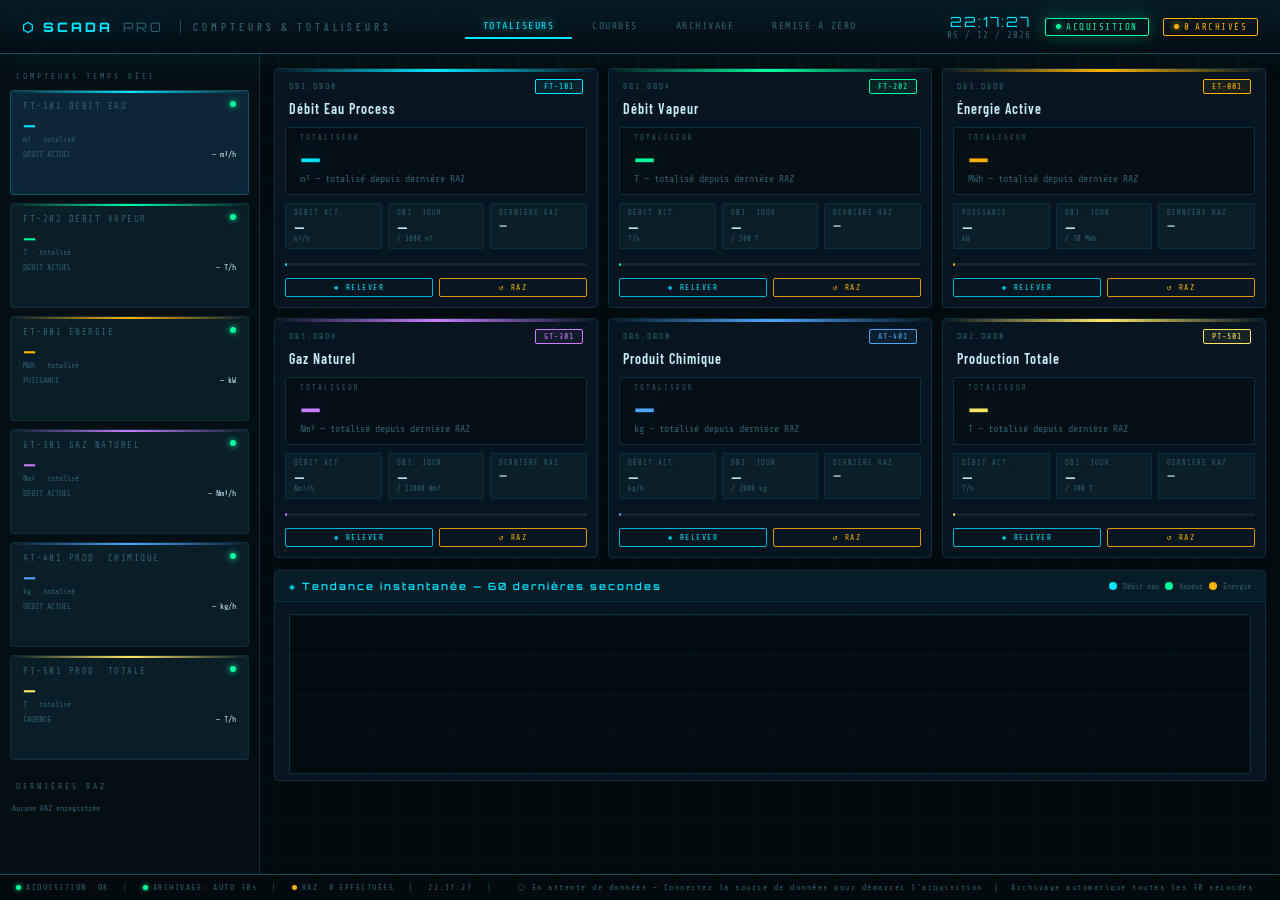
==== commit 5773bb4f: "ok" ====
--- a/Compteur_cave_j.html
+++ b/Compteur_cave_j.html
@@ -1,4 +1,3 @@
-
 <!DOCTYPE html>
 <html lang="fr">
 <head>
@@ -628,7 +627,6 @@
 ::-webkit-scrollbar-track{background:var(--bg);}
 ::-webkit-scrollbar-thumb{background:#1a4050;border-radius:2px;}
 
-/* RESPONSIVE counters */
 @keyframes countUp{from{opacity:0;transform:scale(0.95)}to{opacity:1;transform:scale(1)}}
 .cc-tot-val{animation:countUp 0.4s ease both;}
 
@@ -674,9 +672,9 @@
       <span class="cw-name">FT-101 DÉBIT EAU</span>
       <span class="cw-status run"></span>
     </div>
-    <div class="cw-val" id="sw0">0.000</div>
+    <div class="cw-val" id="sw0">—</div>
     <div class="cw-eu">m³ · totalisé</div>
-    <div class="cw-rate"><span>DÉBIT ACTUEL</span><span id="sr0">0.0 m³/h</span></div>
+    <div class="cw-rate"><span>DÉBIT ACTUEL</span><span id="sr0">— m³/h</span></div>
     <svg class="cw-spark" viewBox="0 0 120 18" id="spark0"><polyline points="" fill="none" stroke="#00e5ff" stroke-width="1.2" opacity="0.7"/></svg>
   </div>
 
@@ -685,9 +683,9 @@
       <span class="cw-name">FT-202 DÉBIT VAPEUR</span>
       <span class="cw-status run"></span>
     </div>
-    <div class="cw-val" id="sw1">0.000</div>
+    <div class="cw-val" id="sw1">—</div>
     <div class="cw-eu">T · totalisé</div>
-    <div class="cw-rate"><span>DÉBIT ACTUEL</span><span id="sr1">0.0 T/h</span></div>
+    <div class="cw-rate"><span>DÉBIT ACTUEL</span><span id="sr1">— T/h</span></div>
     <svg class="cw-spark" viewBox="0 0 120 18" id="spark1"><polyline points="" fill="none" stroke="#00ff9d" stroke-width="1.2" opacity="0.7"/></svg>
   </div>
 
@@ -696,9 +694,9 @@
       <span class="cw-name">ET-001 ÉNERGIE</span>
       <span class="cw-status run"></span>
     </div>
-    <div class="cw-val" id="sw2">0.000</div>
+    <div class="cw-val" id="sw2">—</div>
     <div class="cw-eu">MWh · totalisé</div>
-    <div class="cw-rate"><span>PUISSANCE</span><span id="sr2">0.0 kW</span></div>
+    <div class="cw-rate"><span>PUISSANCE</span><span id="sr2">— kW</span></div>
     <svg class="cw-spark" viewBox="0 0 120 18" id="spark2"><polyline points="" fill="none" stroke="#ffb300" stroke-width="1.2" opacity="0.7"/></svg>
   </div>
 
@@ -707,9 +705,9 @@
       <span class="cw-name">GT-301 GAZ NATUREL</span>
       <span class="cw-status run"></span>
     </div>
-    <div class="cw-val" id="sw3">0.000</div>
+    <div class="cw-val" id="sw3">—</div>
     <div class="cw-eu">Nm³ · totalisé</div>
-    <div class="cw-rate"><span>DÉBIT ACTUEL</span><span id="sr3">0.0 Nm³/h</span></div>
+    <div class="cw-rate"><span>DÉBIT ACTUEL</span><span id="sr3">— Nm³/h</span></div>
     <svg class="cw-spark" viewBox="0 0 120 18" id="spark3"><polyline points="" fill="none" stroke="#c97dff" stroke-width="1.2" opacity="0.7"/></svg>
   </div>
 
@@ -718,9 +716,9 @@
       <span class="cw-name">AT-401 PROD. CHIMIQUE</span>
       <span class="cw-status run"></span>
     </div>
-    <div class="cw-val" id="sw4">0.000</div>
+    <div class="cw-val" id="sw4">—</div>
     <div class="cw-eu">kg · totalisé</div>
-    <div class="cw-rate"><span>DÉBIT ACTUEL</span><span id="sr4">0.0 kg/h</span></div>
+    <div class="cw-rate"><span>DÉBIT ACTUEL</span><span id="sr4">— kg/h</span></div>
     <svg class="cw-spark" viewBox="0 0 120 18" id="spark4"><polyline points="" fill="none" stroke="#4da6ff" stroke-width="1.2" opacity="0.7"/></svg>
   </div>
 
@@ -729,9 +727,9 @@
       <span class="cw-name">PT-501 PROD. TOTALE</span>
       <span class="cw-status run"></span>
     </div>
-    <div class="cw-val" id="sw5">0.000</div>
+    <div class="cw-val" id="sw5">—</div>
     <div class="cw-eu">T · totalisé</div>
-    <div class="cw-rate"><span>CADENCE</span><span id="sr5">0.0 T/h</span></div>
+    <div class="cw-rate"><span>CADENCE</span><span id="sr5">— T/h</span></div>
     <svg class="cw-spark" viewBox="0 0 120 18" id="spark5"><polyline points="" fill="none" stroke="#ffe566" stroke-width="1.2" opacity="0.7"/></svg>
   </div>
 
@@ -908,7 +906,7 @@
   <span class="sb-s">│</span>
   <div class="sb-scroll">
     <span class="sb-ticker" id="sb-ticker">
-      &nbsp;&nbsp;⬡ Acquisition en cours — Tous les compteurs actifs &nbsp;│&nbsp; Archivage automatique toutes les 30 secondes &nbsp;│&nbsp; PIN RAZ: 1234 (démo) &nbsp;│&nbsp; Export CSV disponible &nbsp;│&nbsp; 6 totaliseurs couplés S7-1500 via OPC UA &nbsp;&nbsp;&nbsp;&nbsp;⬡ Acquisition en cours — Tous les compteurs actifs &nbsp;│&nbsp; Archivage automatique toutes les 30 secondes &nbsp;│&nbsp; PIN RAZ: 1234 (démo) &nbsp;│&nbsp; Export CSV disponible &nbsp;│&nbsp; 6 totaliseurs couplés S7-1500 via OPC UA
+      &nbsp;&nbsp;⬡ En attente de données — Connecter la source de données pour démarrer l'acquisition &nbsp;│&nbsp; Archivage automatique toutes les 30 secondes &nbsp;│&nbsp; PIN RAZ: 1234 (démo) &nbsp;│&nbsp; Export CSV disponible &nbsp;│&nbsp; 6 totaliseurs couplés S7-1500 via OPC UA &nbsp;&nbsp;&nbsp;&nbsp;⬡ En attente de données — Connecter la source de données pour démarrer l'acquisition &nbsp;│&nbsp; Archivage automatique toutes les 30 secondes &nbsp;│&nbsp; PIN RAZ: 1234 (démo) &nbsp;│&nbsp; Export CSV disponible &nbsp;│&nbsp; 6 totaliseurs couplés S7-1500 via OPC UA
     </span>
   </div>
 </div>
@@ -938,29 +936,31 @@
 
 <script>
 // ══════════════════════════════════════════
+//  CONFIGURATION COMPTEURS
+//  (pas de simulation — adapter base_rate / rate_noise à votre source)
+// ══════════════════════════════════════════
+const COUNTERS = [
+  {id:'FT-101', name:'Débit Eau Process',    eu:'m³',   rate_eu:'m³/h',   col:'col-c', addr:'DB1.DBD0',  col_hex:'#00e5ff'},
+  {id:'FT-202', name:'Débit Vapeur',          eu:'T',    rate_eu:'T/h',    col:'col-g', addr:'DB1.DBD4',  col_hex:'#00ff9d'},
+  {id:'ET-001', name:'Énergie Active',         eu:'MWh',  rate_eu:'kW',     col:'col-o', addr:'DB3.DBD0',  col_hex:'#ffb300'},
+  {id:'GT-301', name:'Gaz Naturel',            eu:'Nm³',  rate_eu:'Nm³/h',  col:'col-p', addr:'DB5.DBD0',  col_hex:'#c97dff'},
+  {id:'AT-401', name:'Produit Chimique',        eu:'kg',   rate_eu:'kg/h',   col:'col-b', addr:'DB6.DBD0',  col_hex:'#4da6ff'},
+  {id:'PT-501', name:'Production Totale',       eu:'T',    rate_eu:'T/h',    col:'col-y', addr:'DB2.DBD0',  col_hex:'#ffe566'},
+];
+
+// ══════════════════════════════════════════
 //  STATE
 // ══════════════════════════════════════════
-const COUNTERS = [
-  {id:'FT-101', name:'Débit Eau Process',    eu:'m³',   rate_eu:'m³/h',   col:'col-c', base_rate:138,  rate_noise:15,  addr:'DB1.DBD0',  col_hex:'#00e5ff'},
-  {id:'FT-202', name:'Débit Vapeur',          eu:'T',    rate_eu:'T/h',    col:'col-g', base_rate:4.2,  rate_noise:0.5, addr:'DB1.DBD4',  col_hex:'#00ff9d'},
-  {id:'ET-001', name:'Énergie Active',         eu:'MWh',  rate_eu:'kW',     col:'col-o', base_rate:2840, rate_noise:80,  addr:'DB3.DBD0',  col_hex:'#ffb300'},
-  {id:'GT-301', name:'Gaz Naturel',            eu:'Nm³',  rate_eu:'Nm³/h',  col:'col-p', base_rate:520,  rate_noise:40,  addr:'DB5.DBD0',  col_hex:'#c97dff'},
-  {id:'AT-401', name:'Produit Chimique',        eu:'kg',   rate_eu:'kg/h',   col:'col-b', base_rate:85,   rate_noise:8,   addr:'DB6.DBD0',  col_hex:'#4da6ff'},
-  {id:'PT-501', name:'Production Totale',       eu:'T',    rate_eu:'T/h',    col:'col-y', base_rate:12.5, rate_noise:1.5, addr:'DB2.DBD0',  col_hex:'#ffe566'},
-];
-
-// Persistent state (in-memory, no localStorage)
 let state = {
-  totals:    [0,0,0,0,0,0],
-  rates:     [0,0,0,0,0,0],
-  razHistory: [],    // {ctr, val, ts, op}
-  archiveLog: [],    // full event log
-  chartData: [],     // {ts, rates:[6], tots:[6]}
-  razCount:  0,
-  archCount: 0,
+  totals:     [0,0,0,0,0,0],
+  rates:      [0,0,0,0,0,0],
+  razHistory: [],
+  archiveLog: [],
+  chartData:  [],
+  razCount:   0,
+  archCount:  0,
 };
 
-// Load from sessionStorage if available
 try {
   const saved = sessionStorage.getItem('scada_counters');
   if(saved) state = JSON.parse(saved);
@@ -985,33 +985,64 @@
 updateClock();
 
 // ══════════════════════════════════════════
-//  SIMULATION — rates & totals
+//  API PUBLIQUE — injecter les données externes ici
+//
+//  Appeler depuis votre couche d'acquisition :
+//
+//    // Mise à jour d'un seul compteur
+//    SCADA.updateCounter(index, { total, rate })
+//
+//    // Mise à jour de tous les compteurs en une fois
+//    SCADA.updateAll([
+//      { total: 1234.567, rate: 138.2 },  // FT-101
+//      { total: 45.12,    rate: 4.1   },  // FT-202
+//      ...
+//    ])
+//
+//  Les sparklines, cards, canvases se rafraîchissent automatiquement.
+// ══════════════════════════════════════════
+const SCADA = {
+  updateCounter(index, {total, rate}) {
+    if(index < 0 || index >= COUNTERS.length) return;
+    state.totals[index] = total;
+    state.rates[index]  = rate;
+    sparkData[index].push(rate);
+    if(sparkData[index].length > SPARK_MAX) sparkData[index].shift();
+    updateSidebarWidgets();
+    updateCounterCards();
+    updateTrendCanvas();
+    updateBigCanvas();
+    updateRazVals();
+    autoArchive();
+  },
+
+  updateAll(dataArray) {
+    dataArray.forEach((d, i) => {
+      state.totals[i] = d.total;
+      state.rates[i]  = d.rate;
+      sparkData[i].push(d.rate);
+      if(sparkData[i].length > SPARK_MAX) sparkData[i].shift();
+    });
+    updateSidebarWidgets();
+    updateCounterCards();
+    updateTrendCanvas();
+    updateBigCanvas();
+    updateRazVals();
+    autoArchive();
+  }
+};
+
+// ══════════════════════════════════════════
+//  SPARKLINES
 // ══════════════════════════════════════════
 let sparkData = Array.from({length:6}, ()=>[]);
 const SPARK_MAX = 40;
 
-function simulate(){
-  COUNTERS.forEach((c,i)=>{
-    const noise = (Math.random()-0.5)*2*c.rate_noise;
-    state.rates[i] = Math.max(0, c.base_rate + noise);
-    // increment total: rate * dt (1s) / 3600
-    const increment = state.rates[i] / 3600;
-    state.totals[i] += increment;
-    // sparkline data
-    sparkData[i].push(state.rates[i]);
-    if(sparkData[i].length > SPARK_MAX) sparkData[i].shift();
-  });
-  updateSidebarWidgets();
-  updateCounterCards();
-  updateTrendCanvas();
-  updateBigCanvas();
-}
-
 // ══════════════════════════════════════════
 //  ARCHIVAGE AUTOMATIQUE
 // ══════════════════════════════════════════
 let lastArchiveTime = Date.now();
-let archInterval = 30000; // 30s
+const archInterval = 30000; // 30s
 
 function autoArchive(){
   const now = Date.now();
@@ -1044,11 +1075,10 @@
         note: type==='AUTO'?'Archivage automatique 30s':note
       });
     });
-    // also push to chart data
     state.chartData.push({
       ts,
       rates: [...state.rates],
-      tots: [...state.totals]
+      tots:  [...state.totals]
     });
     if(state.chartData.length > 500) state.chartData.shift();
   }
@@ -1104,7 +1134,6 @@
     const dy = document.getElementById(`cc-day-${i}`);
     if(el) el.textContent = fmt(state.totals[i]);
     if(rt) rt.textContent = state.rates[i].toFixed(1);
-    // Progress to daily target
     const targets = [3000, 100, 70, 12000, 2000, 300];
     const pct = Math.min(100, (state.totals[i]/targets[i])*100);
     if(pr) pr.style.width = pct.toFixed(1)+'%';
@@ -1118,7 +1147,6 @@
 function buildCounterCards(){
   const grid = document.getElementById('counters-grid');
   const targets = [3000,100,70,12000,2000,300];
-  const periods = ['JOUR','POSTE','SEMAINE'];
   grid.innerHTML = COUNTERS.map((c,i)=>`
     <div class="ccard ${c.col}">
       <div class="ccard-top"></div>
@@ -1129,18 +1157,18 @@
       <div class="cc-name">${c.name}</div>
       <div class="cc-display" style="margin-top:6px">
         <div class="cc-tot-label">TOTALISEUR</div>
-        <div class="cc-tot-val" id="cc-tot-${i}">0.000</div>
+        <div class="cc-tot-val" id="cc-tot-${i}">—</div>
         <div class="cc-eu">${c.eu} — totalisé depuis dernière RAZ</div>
       </div>
       <div class="cc-metrics">
         <div class="cc-metric">
           <div class="ccm-l">${c.rate_eu.includes('kW')?'PUISSANCE':'DÉBIT ACT.'}</div>
-          <div class="ccm-v" id="cc-rate-${i}">0.0</div>
+          <div class="ccm-v" id="cc-rate-${i}">—</div>
           <div style="font-family:'Share Tech Mono',monospace;font-size:7px;color:var(--dim)">${c.rate_eu}</div>
         </div>
         <div class="cc-metric">
           <div class="ccm-l">OBJ. JOUR</div>
-          <div class="ccm-v" id="cc-day-${i}">0.0%</div>
+          <div class="ccm-v" id="cc-day-${i}">—</div>
           <div style="font-family:'Share Tech Mono',monospace;font-size:7px;color:var(--dim)">/ ${targets[i]} ${c.eu}</div>
         </div>
         <div class="cc-metric">
@@ -1173,7 +1201,7 @@
       <div class="raz-card-body">
         <div class="raz-current">
           <div class="rcl">Valeur actuelle</div>
-          <div class="rcv" style="color:${c.col_hex}" id="raz-val-${i}">0.000</div>
+          <div class="rcv" style="color:${c.col_hex}" id="raz-val-${i}">—</div>
           <div class="rcu">${c.eu}</div>
         </div>
         <div class="raz-hist" id="raz-hist-${i}">
@@ -1226,7 +1254,6 @@
   ctx.fillStyle = '#020c10';
   ctx.fillRect(0,0,W,H);
 
-  // Grid
   ctx.strokeStyle = 'rgba(0,229,255,0.06)';
   ctx.lineWidth = 1;
   for(let y=0;y<H;y+=H/4){
@@ -1236,7 +1263,6 @@
     ctx.beginPath();ctx.moveTo(x,0);ctx.lineTo(x,H);ctx.stroke();
   }
 
-  // Draw first 3 counters
   [0,1,2].forEach(i=>{
     if(!sparkData[i]||sparkData[i].length<2) return;
     const data = sparkData[i];
@@ -1280,7 +1306,6 @@
   ctx.fillStyle = '#020c10';
   ctx.fillRect(0,0,W,H);
 
-  // Grid lines
   ctx.strokeStyle = 'rgba(0,229,255,0.05)';
   ctx.lineWidth = 1;
   for(let i=0;i<=5;i++){
@@ -1295,7 +1320,6 @@
     ctx.beginPath();ctx.moveTo(x,0);ctx.lineTo(x,H);ctx.stroke();
   }
 
-  // Draw each visible curve from sparkData
   COUNTERS.forEach((c,i)=>{
     if(hiddenCurves.has(i)) return;
     const data = sparkData[i];
@@ -1303,7 +1327,6 @@
     const min=Math.min(...data), max=Math.max(...data);
     const range=max-min||1;
 
-    // Gradient fill
     const grad = ctx.createLinearGradient(0,0,0,H);
     grad.addColorStop(0, c.col_hex+'22');
     grad.addColorStop(1, c.col_hex+'00');
@@ -1321,18 +1344,15 @@
     ctx.stroke();
     ctx.shadowBlur=0;
 
-    // Fill
     ctx.lineTo(W, H);ctx.lineTo(0,H);ctx.closePath();
     ctx.fillStyle=grad;ctx.fill();
 
-    // Last value label
     const last = data[data.length-1];
     const lastY = H-((last-min)/range)*(H-30)-15;
     ctx.fillStyle=c.col_hex;
     ctx.font='9px Share Tech Mono';
     ctx.fillText(`${c.id}: ${last.toFixed(1)} ${c.rate_eu}`, W-200, lastY-5>10?lastY-5:10);
 
-    // Legend val
     const lv=document.getElementById('leg-val-'+i);
     if(lv) lv.textContent=last.toFixed(1)+' '+c.rate_eu;
   });
@@ -1409,8 +1429,7 @@
 
 function confirmRaz(){
   if(pendingRaz===null) return;
-  const i = pendingRaz;
-  performRaz(i);
+  performRaz(pendingRaz);
   closeModal();
 }
 
@@ -1431,7 +1450,6 @@
   const valBefore = state.totals[i].toFixed(3);
   const ts = new Date().toISOString().replace('T',' ').slice(0,19);
 
-  // Archive before RAZ
   state.archiveLog.push({
     seq: state.archiveLog.length+1,
     ts, type:'RAZ',
@@ -1442,12 +1460,10 @@
     note: `Remise à zéro — valeur archivée: ${valBefore} ${c.eu}`
   });
 
-  // Reset
   state.totals[i] = 0;
   state.razCount++;
   state.archCount = state.archiveLog.length;
 
-  // Update RAZ history
   state.razHistory.push({ctr:c.id, val:valBefore, ts, eu:c.eu});
 
   updateRazHistory(i);
@@ -1455,7 +1471,6 @@
   updateArchiveStats();
   updateSidebarRazLog();
 
-  // Update RAZ date on card
   const rd = document.getElementById('cc-raz-date-'+i);
   if(rd) rd.textContent = ts.slice(11,16);
   const rv = document.getElementById('raz-val-'+i);
@@ -1584,43 +1599,28 @@
 buildRazCards();
 buildLegend();
 updateSidebarRazLog();
-
-// Start with some data
-for(let j=0;j<SPARK_MAX;j++){
-  COUNTERS.forEach((c,i)=>{
-    const noise=(Math.random()-0.5)*2*c.rate_noise;
-    sparkData[i].push(Math.max(0,c.base_rate+noise));
-  });
-}
-
-// Main loop
-setInterval(()=>{
-  simulate();
-  autoArchive();
-  updateRazVals();
-}, 1000);
-
-// Initial archive
-setTimeout(()=>doArchive('AUTO'), 2000);
+updateTrendCanvas();
+updateBigCanvas();
 
 // Close modal on overlay click
 document.getElementById('modal-overlay').addEventListener('click', function(e){
   if(e.target===this) closeModal();
 });
 
-window.switchTab=switchTab;
-window.setPeriod=setPeriod;
-window.archiveNow=archiveNow;
-window.archiveSingle=archiveSingle;
-window.exportCSV=exportCSV;
-window.exportCurves=exportCurves;
-window.clearArchive=clearArchive;
-window.doRaz=doRaz;
-window.showRazModal=showRazModal;
-window.confirmRaz=confirmRaz;
-window.closeModal=closeModal;
-window.selectCounter=selectCounter;
-window.toggleCurve=toggleCurve;
+window.switchTab    = switchTab;
+window.setPeriod    = setPeriod;
+window.archiveNow   = archiveNow;
+window.archiveSingle= archiveSingle;
+window.exportCSV    = exportCSV;
+window.exportCurves = exportCurves;
+window.clearArchive = clearArchive;
+window.doRaz        = doRaz;
+window.showRazModal = showRazModal;
+window.confirmRaz   = confirmRaz;
+window.closeModal   = closeModal;
+window.selectCounter= selectCounter;
+window.toggleCurve  = toggleCurve;
+window.SCADA        = SCADA;
 </script>
 </body>
 </html>
